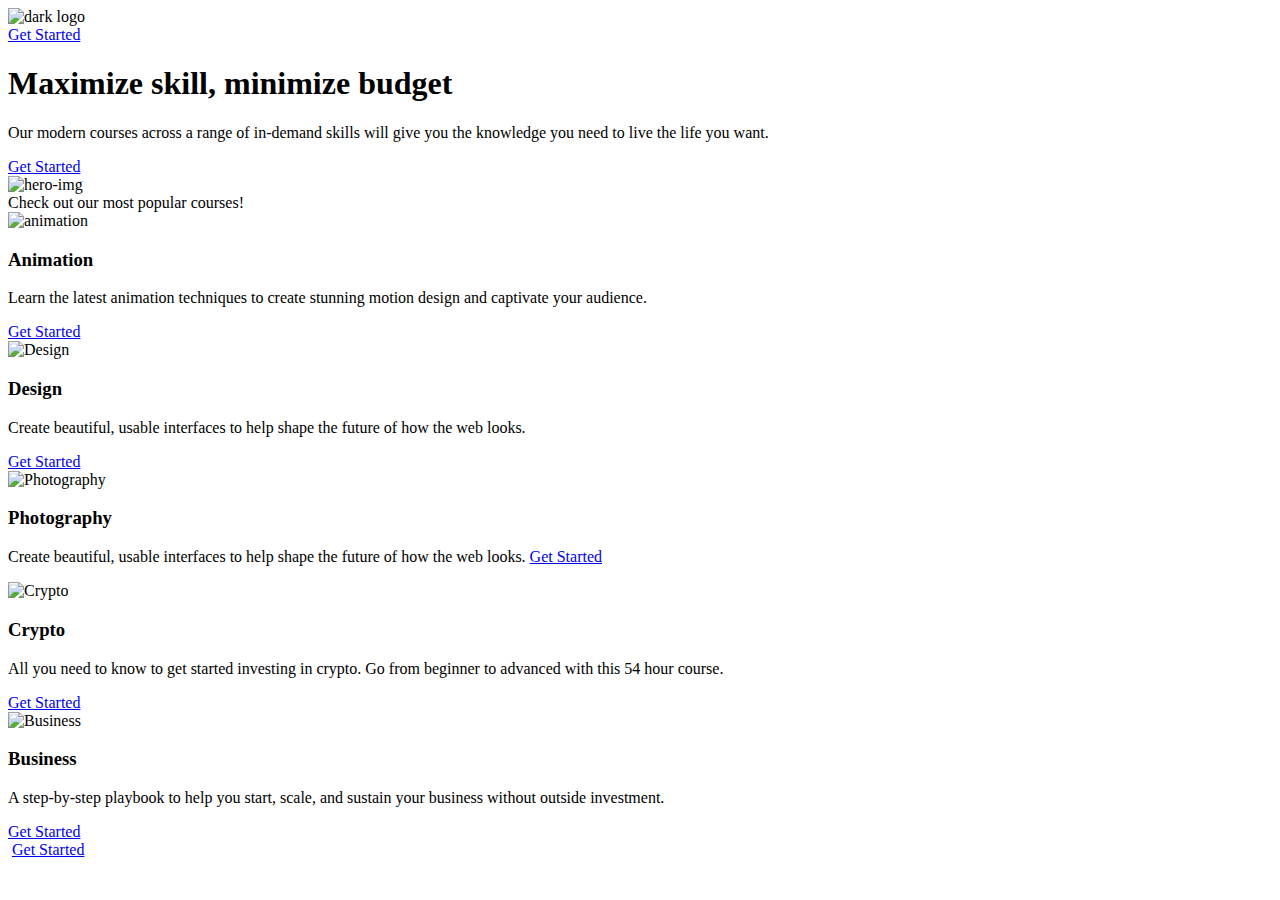
==== index.html @ 36459197 "Add files via upload" ====
<!DOCTYPE html>
<html lang="en">
  <head>
    <meta charset="UTF-8" />
    <meta name="viewport" content="width=device-width, initial-scale=1.0" />
    <link rel="stylesheet" href="style.css" />
    <link
      rel="icon"
      type="image/png"
      sizes="32x32"
      href="/assets/favicon-32x32.png"
    />

    <title>Frontend Mentor | Skilled e-learning landing page</title>
  </head>
  <body>
    <header>
      <div class="header-logo">
      <img src="assets/logo-dark.svg" alt="dark logo" class="logo">
    </div>
<a href="#" class="header-link">Get Started</a>
  </header>

  <section id="intro">
    <div class="intro-texts">
        <h1>Maximize skill, minimize budget</h1>
        <p>Our modern courses across a range of  in-demand skills will give you the knowledge you need to live the life you want.</p>
      <a href="#" class="intro-link">Get Started</a>
    </div>

   <picture>
      <source media="(min-width:601px)" srcset="/starter-code/assets/image-hero-tablet.png" class="mobile">
      <source media="(min-width:821px)" srcset="/starter-code/assets/image-hero-desktop.png">
      <img src="/starter-code/assets/image-hero-mobile.png" alt="hero-img" style="width:auto">
    </picture>
 
</section>

      <section class="container">

        <div class="item1">Check out our most popular courses!</div>

        <div class="item">
          <div>
            <img src="assets/icon-animation.svg" alt="animation" />
          </div>
          <h3 class="heading">Animation</h3>
          <p class="description">
            Learn the latest animation techniques to create stunning motion
            design and captivate your audience.
          </p>
          <a href="#" class="link-item">Get Started</a>
        </div>

        <div class="item">
          <div>
            <img src="assets/icon-design.svg" alt="Design" />
          </div>

          <h3 class="heading">Design</h3>
          <p class="description">
            Create beautiful, usable interfaces to help shape the future of how
            the web looks.
          </p>
          <a href="#" class="link-item">Get Started</a>
        </div>

        <div class="item">
          <div>
            <img src="assets/icon-photography.svg" alt="Photography" />
          </div>
          <h3 class="heading">Photography</h3>
          <p class="description">
            Create beautiful, usable interfaces to help shape the future of how
            the web looks.
          <a href="#" class="link-item photo-link-item">Get Started</a>
        </div>

        <div class="item">
          <div>
            <img src="assets/icon-crypto.svg" alt="Crypto" />
          </div>
          <h3 class="heading">Crypto</h3>
          <p class="description">
            All you need to know to get started investing in crypto. Go from
            beginner to advanced with this 54 hour course.
          </p>
          
            <a href="#" class="link-item">Get Started</a>
        
        </div>

        <div class="item">
          <div>
            <img src="assets/icon-business.svg" alt="Business" />
          </div>
          <h3 class="heading">Business</h3>
          <p class="description">
            A step-by-step playbook to help you start, scale, and sustain your
            business without outside investment.
          </p>
          <a href="#" class="link-item">Get Started</a>
        </div>

      </section>

      <footer>
        <div class="footer-inner">
          <img src="/starter-code/assets/logo-light.svg" alt="">
          <a href="#" class="footer-link">Get Started</a>
        </div>
      </footer>
    </div>
  </body>
</html>
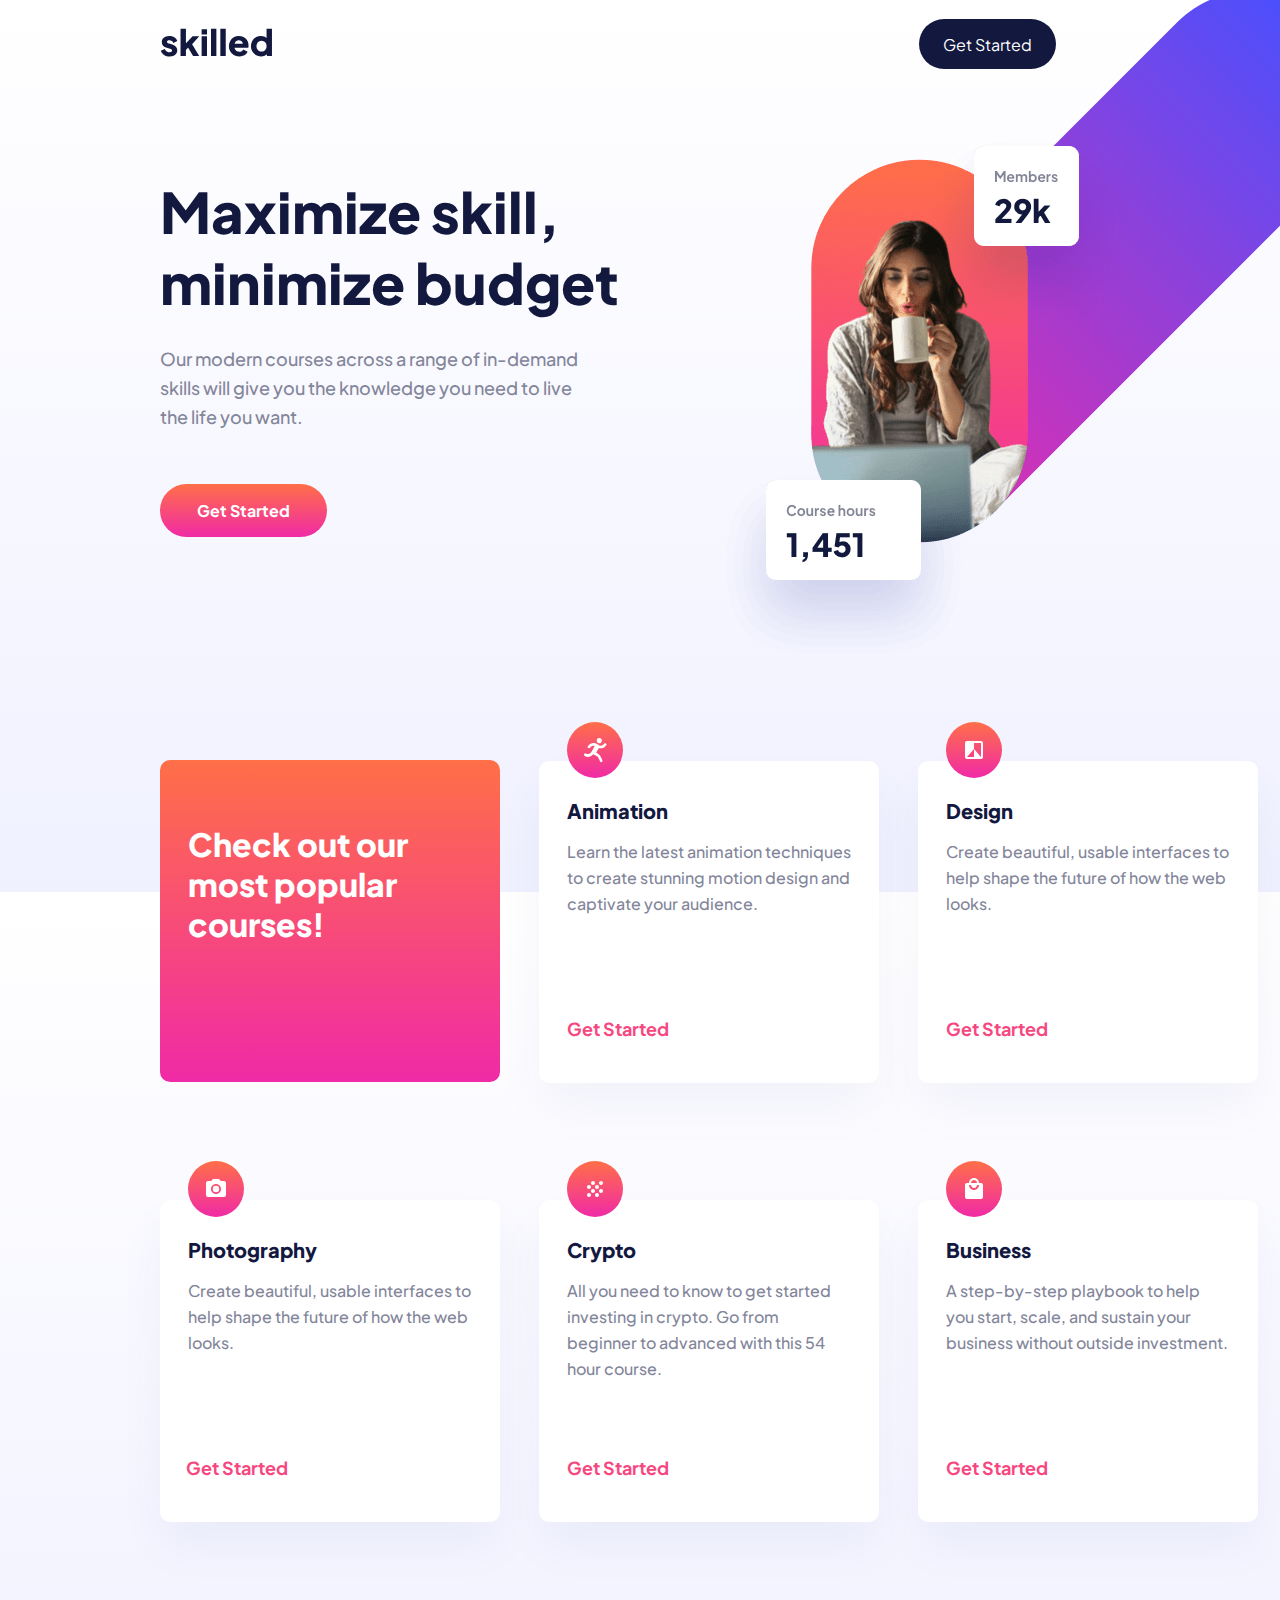
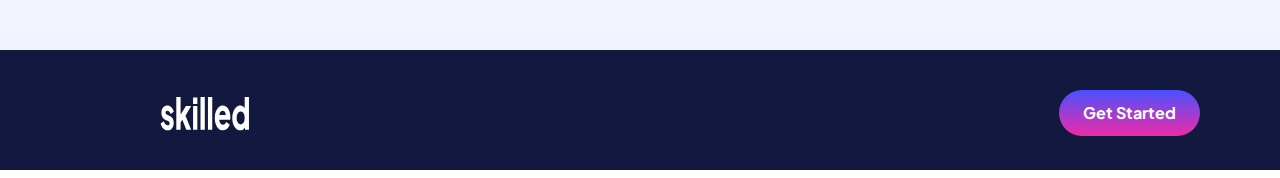
==== commit 7c5e7e9a: "Update index.html" ====
--- a/index.html
+++ b/index.html
@@ -29,9 +29,9 @@
     </div>
 
    <picture>
-      <source media="(min-width:601px)" srcset="/starter-code/assets/image-hero-tablet.png" class="mobile">
-      <source media="(min-width:821px)" srcset="/starter-code/assets/image-hero-desktop.png">
-      <img src="/starter-code/assets/image-hero-mobile.png" alt="hero-img" style="width:auto">
+      <source media="(min-width:601px)" srcset="././assets/image-hero-tablet.png" class="mobile">
+      <source media="(min-width:821px)" srcset="././assets/image-hero-desktop.png">
+      <img src="././assets/image-hero-mobile.png" alt="hero-img" style="width:auto">
     </picture>
  
 </section>
@@ -106,7 +106,7 @@
 
       <footer>
         <div class="footer-inner">
-          <img src="/starter-code/assets/logo-light.svg" alt="">
+          <img src="././assets/logo-light.svg" alt="">
           <a href="#" class="footer-link">Get Started</a>
         </div>
       </footer>
--- a/style.css
+++ b/style.css
@@ -0,0 +1,389 @@
+@import url("https://fonts.googleapis.com/css2?family=Kumbh+Sans:wght@400;700&family=Plus+Jakarta+Sans:wght@400;500;700;800&family=Red+Hat+Display:wght@700&display=swap");
+
+* {
+  box-sizing: border-box;
+  margin: 0;
+  padding: 0;
+  outline: none;
+  text-decoration: none;
+  font-size: 16px;
+}
+body {
+  font-family: "Plus Jakarta Sans", serif;
+  width: 100vw;
+  height: 100vh;
+  overflow-x: hidden;
+  background: linear-gradient(180deg, #ffffff 0%, #f0f1ff 100%);
+}
+header {
+  width: 90vw;
+  height: 6.5rem;
+  margin-top: 1rem;
+  margin-left: 1rem;
+  display: flex;
+  align-items: center;
+  justify-content: space-between;
+}
+
+.header-link {
+  color: #fff;
+  border-radius: 1.75rem;
+  background: hsla(234, 53%, 16%, 1);
+  padding: 0.9rem 1.5rem;
+}
+.header-link:hover,
+.header-link:active {
+  background: #666ca3;
+  cursor: pointer;
+}
+.log {
+  width: 5.5rem;
+  height: 2rem;
+}
+
+#intro {
+  margin-left: 1rem;
+}
+.intro-texts h1 {
+  font-family: "Plus Jakarta Sans", sans-serif;
+  font-style: normal;
+  font-weight: 800;
+  font-size: 2.5rem;
+  line-height: 3.1rem;
+  color: #13183f;
+}
+p {
+  font-family: "Plus Jakarta Sans";
+  font-style: normal;
+  font-weight: 500;
+  line-height: 162%;
+  color: #83869a;
+}
+.intro-texts p {
+  margin-top: 1.6rem;
+  margin-bottom: 2.3rem;
+  width: 21.5rem;
+  height: 4.8rem;
+}
+.intro-link {
+  margin-top: 1.5rem;
+  padding: 1rem 2.3rem;
+  border-radius: 31.5px;
+  color: #ffffff;
+  font-weight: 700;
+  background: linear-gradient(180deg, #ff6f48 0%, #f02aa6 100%);
+}
+.intro-link:hover,
+.intro-link:active {
+  background: linear-gradient(
+      0deg,
+      rgba(255, 255, 255, 0.5),
+      rgba(255, 255, 255, 0.5)
+    ),
+    linear-gradient(180deg, #ff6f48 0%, #f02aa6 100%);
+}
+
+picture {
+  position: relative;
+  margin-top: 3.3rem;
+  display: block;
+  width: 80%;
+  margin-left: 0.5rem;
+}
+picture > * {
+  max-width: 100%;
+}
+.container {
+  margin-left: 1rem;
+}
+.item1 {
+  background: linear-gradient(180deg, #ff6f48 0%, #f02aa6 100%);
+  border-radius: 10px;
+  font-weight: 800;
+  font-size: 1.5rem;
+  line-height: 133%;
+  color: #ffffff;
+  padding: 1.5rem 1.75rem 2rem;
+}
+.item,
+.item1 {
+  width: 340px;
+}
+.item {
+  margin-top: 2.5rem;
+  /* width: 88vw; */
+  height: 16rem;
+  padding-left: 1.75rem;
+  margin-bottom: 3rem;
+  background: #ffffff;
+  box-shadow: 0px 25px 50px rgba(6, 22, 141, 0.0442381);
+  border-radius: 10px;
+}
+.item img {
+  margin-top: -50%;
+}
+.item h3 {
+  margin-top: 1rem;
+  margin-bottom: 1rem;
+  font-style: normal;
+  font-weight: 800;
+  font-size: 20px;
+  line-height: 25px;
+  color: #13183f;
+}
+.link-item {
+  color: #f74780;
+  font-weight: 700;
+  font-size: 18px;
+  line-height: 156%;
+}
+.item p {
+  width: 17.8rem;
+  margin-bottom: 2rem;
+}
+footer {
+  margin-top: 5rem;
+  width: 100vw;
+  height: 7.5rem;
+  background: #13183f;
+}
+footer img {
+  margin-top: 2.5rem;
+  height: 35px;
+  width: 89px;
+}
+.footer-inner {
+  display: flex;
+  align-items: center;
+  justify-content: space-between;
+}
+.footer-inner img {
+  margin-left: 1rem;
+}
+.footer-link {
+  background: linear-gradient(180deg, #4851ff 0%, #f02aa6 100%);
+  border-radius: 28px;
+  font-weight: 700;
+  line-height: 175%;
+  padding: 9px 1.5rem;
+  color: #ffffff;
+  margin-top: 2.5rem;
+  margin-right: 1rem;
+}
+.footer-link:hover,
+.footer-link:active {
+  background: linear-gradient(
+      0deg,
+      rgba(255, 255, 255, 0.5),
+      rgba(255, 255, 255, 0.5)
+    ),
+    linear-gradient(180deg, #4851ff -54.32%, #f02aa6 100%);
+}
+
+@media screen and (max-width: 875px) and (min-width: 601px) {
+  header,
+  #intro,
+  .container {
+    margin-left: 2.5rem;
+  }
+  header {
+    max-width: 85%;
+    margin-top: -0.5rem;
+  }
+  .header-link:hover,
+  .header-link:active {
+    background: #666ca3;
+    cursor: pointer;
+    z-index: 1;
+  }
+
+  #intro {
+    display: flex;
+    margin-top: 4rem;
+  }
+
+  picture {
+    position: absolute;
+    top: -8%;
+    left: 50%;
+
+    z-index: -1;
+  }
+  .intro-texts {
+    width: 400px;
+  }
+  .intro-texts p {
+    width: 25rem;
+  }
+
+  .container {
+    margin-top: 200px;
+    display: grid;
+    grid-template-columns: 340px 340px;
+    gap: 0.5rem;
+  }
+  .item1 {
+    height: 259px;
+    margin-top: 2.5rem;
+  }
+  .item1 {
+    padding-top: 3.5rem;
+  }
+
+  .item {
+    width: 340px;
+  }
+  footer {
+    width: 100vw;
+  }
+  .footer-inner {
+    display: flex;
+    justify-content: space-between;
+  }
+}
+@media screen and (min-width: 876px) and (max-width: 1441px) {
+  body {
+    overflow-x: hidden;
+  }
+  .header-link:hover,
+  .header-link:active {
+    background: #666ca3;
+    z-index: 1;
+  }
+  header,
+  #intro,
+  .container {
+    margin-left: 10rem;
+  }
+  header {
+    max-width: 70%;
+    margin-top: -0.5rem;
+    margin-left: 10rem;
+  }
+
+  .header-link:hover {
+    cursor: pointer;
+  }
+
+  .hdr {
+    cursor: pointer;
+  }
+  #intro {
+    display: flex;
+    margin: 5rem 10rem 12.5rem 10rem;
+  }
+  .intro-texts p {
+    margin-bottom: 5rem;
+    width: 27rem;
+  }
+
+  picture {
+    position: absolute;
+    top: -12%;
+    left: 55%;
+    z-index: -1;
+  }
+  .intro-texts {
+    width: 460px;
+  }
+  .intro-texts h1 {
+    font-size: 56px;
+    line-height: 71px;
+  }
+  .intro-texts p {
+    font-size: 18px;
+  }
+  .container {
+    margin-left: 10rem;
+    margin-right: 10rem;
+    display: grid;
+    grid-template-columns: repeat(3, 350px);
+    gap: 1.8rem;
+  }
+  .item1,
+  .item {
+    height: 322px;
+  }
+  .item1 {
+    margin-top: 2.4rem;
+    padding-top: 4rem;
+    font-weight: 800;
+    font-size: 32px;
+    line-height: 40px;
+  }
+  .item {
+    position: relative;
+  }
+  .link-item {
+    position: absolute;
+    bottom: 40px;
+  }
+  .photo-link-item {
+    margin-left: -3rem;
+    padding-left: 0;
+  }
+  footer {
+    max-width: 100vw;
+  }
+  .footer-inner img {
+    margin-left: 10rem;
+  }
+  .footer-inner a {
+    margin-right: 5rem;
+  }
+}
+@media screen and (min-width: 1441px) {
+  header {
+    max-width: 70%;
+  }
+
+  header,
+  #intro,
+  .container {
+    margin-left: 10rem;
+  }
+  picture {
+    position: absolute;
+    top: -8%;
+    left: 60%;
+    z-index: -1;
+  }
+  #intro {
+  }
+  .intro-texts p {
+    margin: 4rem 0;
+    width: 500px;
+  }
+  .container {
+    margin-left: 10rem;
+    margin-top: 15rem;
+    margin-right: 10rem;
+    display: grid;
+    grid-template-columns: repeat(3, 1fr);
+    gap: 1.8rem;
+  }
+  .item1,
+  .item {
+    height: 322px;
+  }
+  .item1 {
+    margin-top: 2rem;
+  }
+  .item {
+    position: relative;
+  }
+  .item a {
+    position: absolute;
+    bottom: 40px;
+  }
+  .photo-link-item {
+    margin-left: -3rem;
+    padding-left: 0;
+  }
+  .footer-inner {
+    margin-left: 0;
+    justify-content: space-between;
+    margin-left: 5rem;
+    margin-right: 5rem;
+  }
+}
